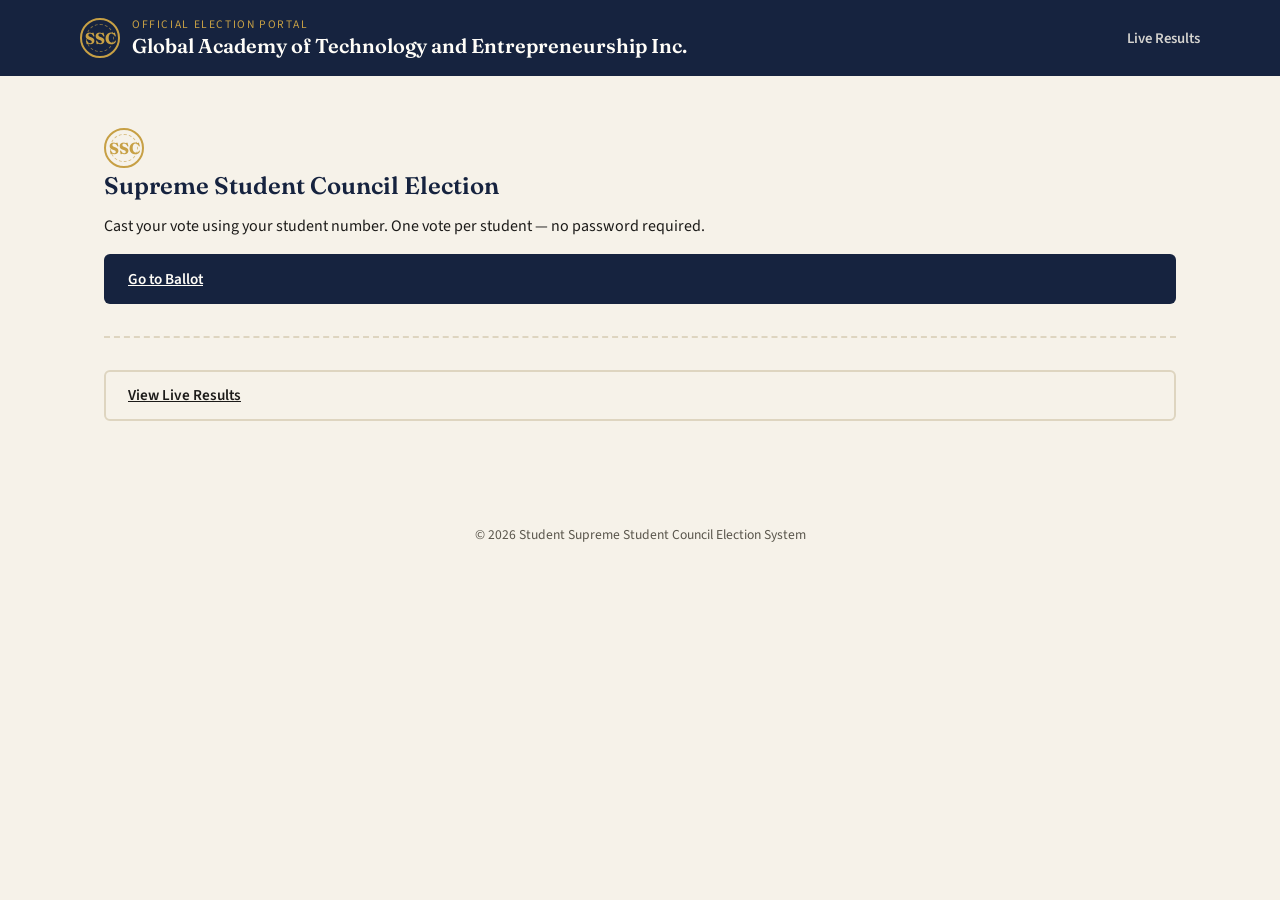
==== index.html @ 5e404f93 "Add files via upload" ====
<!DOCTYPE html>
<html lang="en">
<head>
<meta charset="UTF-8" />
<meta name="viewport" content="width=device-width, initial-scale=1.0" />
<title>Supreme Student Council Election</title>
<meta name="description" content="Official student election portal — cast your vote and view live results." />
<link rel="stylesheet" href="assets/css/style.css" />
</head>
<body>

<header class="site-header">
  <div class="site-header__inner">
    <div class="site-header__brand">
      <div class="seal">SSC</div>
      <div class="site-header__titles">
        <span class="eyebrow">Official Election Portal</span>
        <h1 id="school-name">Loading…</h1>
      </div>
    </div>
    <nav>
      <a href="dashboard.html">Live Results</a>
    </nav>
  </div>
</header>

<main>
  <section class="lookup-card" style="margin-top:20px;">
    <div class="seal">SSC</div>
    <h2 id="election-title">Supreme Student Council Election</h2>
    <p>Cast your vote using your student number. One vote per student — no password required.</p>
    <a class="btn btn--primary btn--block" href="vote.html">Go to Ballot</a>
    <hr class="stub-divider" />
    <a class="btn btn--ghost btn--block" href="dashboard.html">View Live Results</a>
  </section>
</main>

<footer class="site-footer">
  <p>&copy; <span id="year"></span> Student Supreme Student Council Election System</p>
</footer>

<script src="assets/js/config.js"></script>
<script>
  document.getElementById("school-name").textContent = ELECTION_CONFIG.schoolName;
  document.getElementById("election-title").textContent = ELECTION_CONFIG.electionTitle;
  document.getElementById("year").textContent = new Date().getFullYear();
</script>
</body>
</html>
---- assets/css/style.css ----
/* =========================================================================
   style.css — shared foundation for every page
   Design language: "Civic Ballot" — a formal election-day paper-and-seal
   aesthetic: cream ballot paper, deep civic navy, a gold wax-seal accent
   used sparingly for confirmations and leaders, and a perforated ballot-
   stub rule as the recurring structural motif.
   ========================================================================= */

@import url("https://fonts.googleapis.com/css2?family=Fraunces:opsz,wght@9..144,500;9..144,600;9..144,700&family=Source+Sans+3:wght@400;500;600;700&family=JetBrains+Mono:wght@500;600&display=swap");

:root {
  /* Color */
  --color-navy: #16233f;
  --color-navy-light: #24345c;
  --color-cream: #f6f2e9;
  --color-paper: #fffdf8;
  --color-ink: #1c1b19;
  --color-ink-muted: #5a564c;
  --color-gold: #c7a045;
  --color-gold-dark: #9c7c2f;
  --color-green: #2f6f52;
  --color-green-bg: #e8f2ec;
  --color-red: #b23a2e;
  --color-red-bg: #fbebe8;
  --color-line: #ded5c0;

  /* Type */
  --font-display: "Fraunces", Georgia, serif;
  --font-body: "Source Sans 3", -apple-system, Segoe UI, Roboto, sans-serif;
  --font-mono: "JetBrains Mono", ui-monospace, monospace;

  /* Layout */
  --radius-sm: 6px;
  --radius-md: 10px;
  --radius-lg: 18px;
  --shadow-card: 0 1px 2px rgba(22, 35, 63, 0.06), 0 8px 24px rgba(22, 35, 63, 0.08);
  --max-width: 1120px;
}

* {
  box-sizing: border-box;
}

html {
  scroll-behavior: smooth;
}

body {
  margin: 0;
  background: var(--color-cream);
  color: var(--color-ink);
  font-family: var(--font-body);
  font-size: 16px;
  line-height: 1.5;
  -webkit-font-smoothing: antialiased;
}

h1, h2, h3, h4 {
  font-family: var(--font-display);
  font-weight: 600;
  color: var(--color-navy);
  margin: 0 0 0.4em;
}

p {
  margin: 0 0 1em;
}

a {
  color: var(--color-navy);
}

img {
  max-width: 100%;
  display: block;
}

.is-hidden {
  display: none !important;
}

/* Accessible focus ring everywhere */
:focus-visible {
  outline: 3px solid var(--color-gold);
  outline-offset: 2px;
}

@media (prefers-reduced-motion: reduce) {
  *, *::before, *::after {
    animation-duration: 0.001ms !important;
    transition-duration: 0.001ms !important;
    scroll-behavior: auto !important;
  }
}

/* -------------------------------------------------------------------------
   Layout shell
   ------------------------------------------------------------------------- */

.site-header {
  background: var(--color-navy);
  color: var(--color-cream);
  padding: 18px 24px;
}

.site-header__inner {
  max-width: var(--max-width);
  margin: 0 auto;
  display: flex;
  align-items: center;
  justify-content: space-between;
  gap: 16px;
}

.site-header__brand {
  display: flex;
  align-items: center;
  gap: 12px;
}

.seal {
  width: 40px;
  height: 40px;
  border-radius: 50%;
  border: 2px solid var(--color-gold);
  display: grid;
  place-items: center;
  font-family: var(--font-display);
  font-weight: 700;
  color: var(--color-gold);
  flex-shrink: 0;
  position: relative;
}

.seal::before {
  content: "";
  position: absolute;
  inset: 4px;
  border: 1px dashed rgba(199, 160, 69, 0.6);
  border-radius: 50%;
}

.site-header__titles {
  line-height: 1.2;
}

.site-header__titles .eyebrow {
  display: block;
  font-size: 0.72rem;
  letter-spacing: 0.14em;
  text-transform: uppercase;
  color: var(--color-gold);
  margin-bottom: 2px;
}

.site-header__titles h1 {
  color: var(--color-paper);
  font-size: 1.25rem;
  margin: 0;
}

.site-header nav a {
  color: var(--color-cream);
  text-decoration: none;
  font-weight: 600;
  font-size: 0.92rem;
  opacity: 0.85;
}

.site-header nav a:hover {
  opacity: 1;
}

main {
  max-width: var(--max-width);
  margin: 0 auto;
  padding: 32px 24px 80px;
}

/* Perforated "ballot stub" divider — the page's recurring structural motif */
.stub-divider {
  border: none;
  border-top: 2px dashed var(--color-line);
  margin: 32px 0;
}

/* -------------------------------------------------------------------------
   Buttons
   ------------------------------------------------------------------------- */

.btn {
  font-family: var(--font-body);
  font-weight: 600;
  font-size: 0.95rem;
  padding: 12px 22px;
  border-radius: var(--radius-sm);
  border: 2px solid transparent;
  cursor: pointer;
  transition: transform 0.15s ease, box-shadow 0.15s ease, background 0.15s ease;
}

.btn:active {
  transform: translateY(1px);
}

.btn--primary {
  background: var(--color-navy);
  color: var(--color-paper);
}

.btn--primary:hover {
  background: var(--color-navy-light);
  box-shadow: 0 4px 14px rgba(22, 35, 63, 0.25);
}

.btn--primary:disabled {
  background: #a9b0c0;
  cursor: not-allowed;
  box-shadow: none;
}

.btn--ghost {
  background: transparent;
  border-color: var(--color-line);
  color: var(--color-ink);
}

.btn--ghost:hover {
  border-color: var(--color-navy);
}

.btn--block {
  width: 100%;
  display: block;
}

/* -------------------------------------------------------------------------
   Forms
   ------------------------------------------------------------------------- */

.field label {
  display: block;
  font-weight: 600;
  margin-bottom: 6px;
  font-size: 0.92rem;
}

.field input[type="text"],
.field input[type="search"] {
  width: 100%;
  font-family: var(--font-mono);
  font-size: 1.05rem;
  letter-spacing: 0.03em;
  padding: 14px 16px;
  border: 2px solid var(--color-line);
  border-radius: var(--radius-sm);
  background: var(--color-paper);
  color: var(--color-ink);
}

.field input:focus {
  border-color: var(--color-navy);
}

.field__hint {
  font-size: 0.85rem;
  color: var(--color-ink-muted);
  margin-top: 6px;
}

/* -------------------------------------------------------------------------
   Toast dialogs
   ------------------------------------------------------------------------- */

.toast {
  position: fixed;
  left: 50%;
  bottom: 24px;
  transform: translate(-50%, 20px);
  background: var(--color-navy);
  color: var(--color-paper);
  padding: 14px 20px;
  border-radius: var(--radius-sm);
  display: flex;
  align-items: center;
  gap: 10px;
  box-shadow: var(--shadow-card);
  opacity: 0;
  transition: opacity 0.25s ease, transform 0.25s ease;
  z-index: 1000;
  max-width: 92vw;
}

.toast--visible {
  opacity: 1;
  transform: translate(-50%, 0);
}

.toast__icon {
  width: 22px;
  height: 22px;
  border-radius: 50%;
  display: grid;
  place-items: center;
  font-weight: 700;
  flex-shrink: 0;
  font-size: 0.85rem;
}

.toast--success .toast__icon { background: var(--color-green); }
.toast--error .toast__icon { background: var(--color-red); }
.toast--info .toast__icon { background: var(--color-gold); color: var(--color-navy); }

/* -------------------------------------------------------------------------
   Confirmation modal
   ------------------------------------------------------------------------- */

.modal-overlay {
  position: fixed;
  inset: 0;
  background: rgba(22, 35, 63, 0.5);
  display: grid;
  place-items: center;
  padding: 20px;
  opacity: 0;
  transition: opacity 0.2s ease;
  z-index: 1100;
}

.modal-overlay--visible {
  opacity: 1;
}

.modal {
  background: var(--color-paper);
  border-radius: var(--radius-md);
  padding: 28px;
  max-width: 420px;
  width: 100%;
  box-shadow: var(--shadow-card);
}

.modal__actions {
  display: flex;
  gap: 12px;
  margin-top: 20px;
  justify-content: flex-end;
}

/* -------------------------------------------------------------------------
   Page loader
   ------------------------------------------------------------------------- */

.page-loader {
  position: fixed;
  inset: 0;
  background: rgba(246, 242, 233, 0.92);
  display: none;
  flex-direction: column;
  align-items: center;
  justify-content: center;
  gap: 14px;
  z-index: 1200;
  font-weight: 600;
  color: var(--color-navy);
}

.page-loader--visible {
  display: flex;
}

.page-loader__spinner {
  width: 42px;
  height: 42px;
  border-radius: 50%;
  border: 4px solid var(--color-line);
  border-top-color: var(--color-gold);
  animation: spin 0.8s linear infinite;
}

@keyframes spin {
  to { transform: rotate(360deg); }
}

/* -------------------------------------------------------------------------
   Footer
   ------------------------------------------------------------------------- */

.site-footer {
  text-align: center;
  padding: 24px;
  font-size: 0.85rem;
  color: var(--color-ink-muted);
}
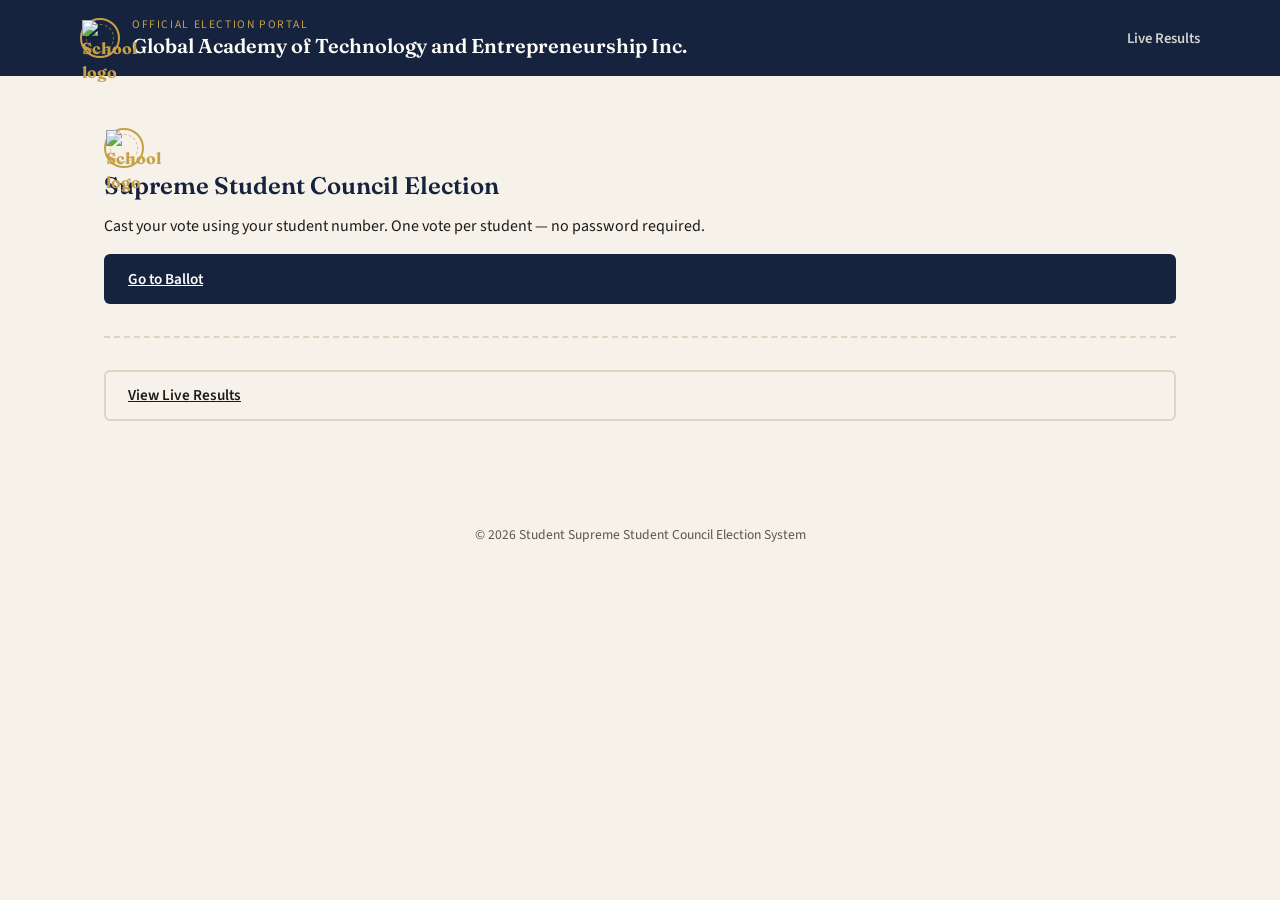
==== commit ce434084: "Replace SSC text with logo image in header" ====
--- a/index.html
+++ b/index.html
@@ -12,7 +12,7 @@
 <header class="site-header">
   <div class="site-header__inner">
     <div class="site-header__brand">
-      <div class="seal">SSC</div>
+      <div class="seal"><img src="assets/images/logo.png" alt="School logo" /></div>
       <div class="site-header__titles">
         <span class="eyebrow">Official Election Portal</span>
         <h1 id="school-name">Loading…</h1>
@@ -26,7 +26,7 @@
 
 <main>
   <section class="lookup-card" style="margin-top:20px;">
-    <div class="seal">SSC</div>
+   <div class="seal"><img src="assets/images/logo.png" alt="School logo" /></div>
     <h2 id="election-title">Supreme Student Council Election</h2>
     <p>Cast your vote using your student number. One vote per student — no password required.</p>
     <a class="btn btn--primary btn--block" href="vote.html">Go to Ballot</a>
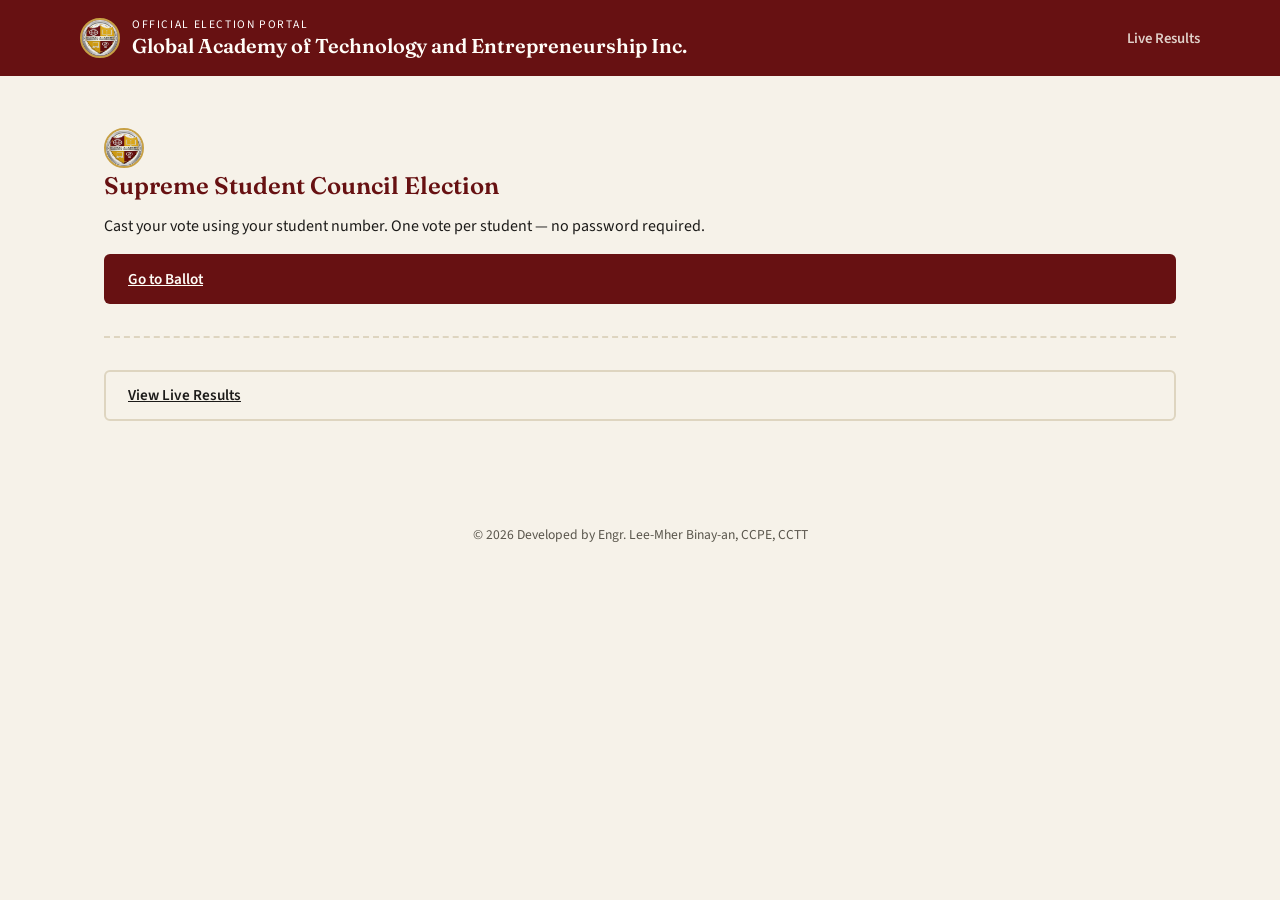
==== commit 1fbe63c9: "Update index.html" ====
--- a/index.html
+++ b/index.html
@@ -36,7 +36,7 @@
 </main>
 
 <footer class="site-footer">
-  <p>&copy; <span id="year"></span> Student Supreme Student Council Election System</p>
+  <p>&copy; <span id="year"></span> Developed by Engr. Lee-Mher Binay-an, CCPE, CCTT</p>
 </footer>
 
 <script src="assets/js/config.js"></script>
--- a/assets/css/style.css
+++ b/assets/css/style.css
@@ -10,7 +10,7 @@
 
 :root {
   /* Color */
-  --color-navy: #16233f;
+  --color-navy: #671112;
   --color-navy-light: #24345c;
   --color-cream: #f6f2e9;
   --color-paper: #fffdf8;
@@ -58,7 +58,7 @@
 h1, h2, h3, h4 {
   font-family: var(--font-display);
   font-weight: 600;
-  color: var(--color-navy);
+  color: #671112;
   margin: 0 0 0.4em;
 }
 
@@ -132,6 +132,13 @@
   position: relative;
 }
 
+.seal img {
+  width: 100%;
+  height: 100%;
+  object-fit: cover;
+  border-radius: 50%;
+}
+
 .seal::before {
   content: "";
   position: absolute;
@@ -149,7 +156,7 @@
   font-size: 0.72rem;
   letter-spacing: 0.14em;
   text-transform: uppercase;
-  color: var(--color-gold);
+  color: #ffffff;
   margin-bottom: 2px;
 }
 
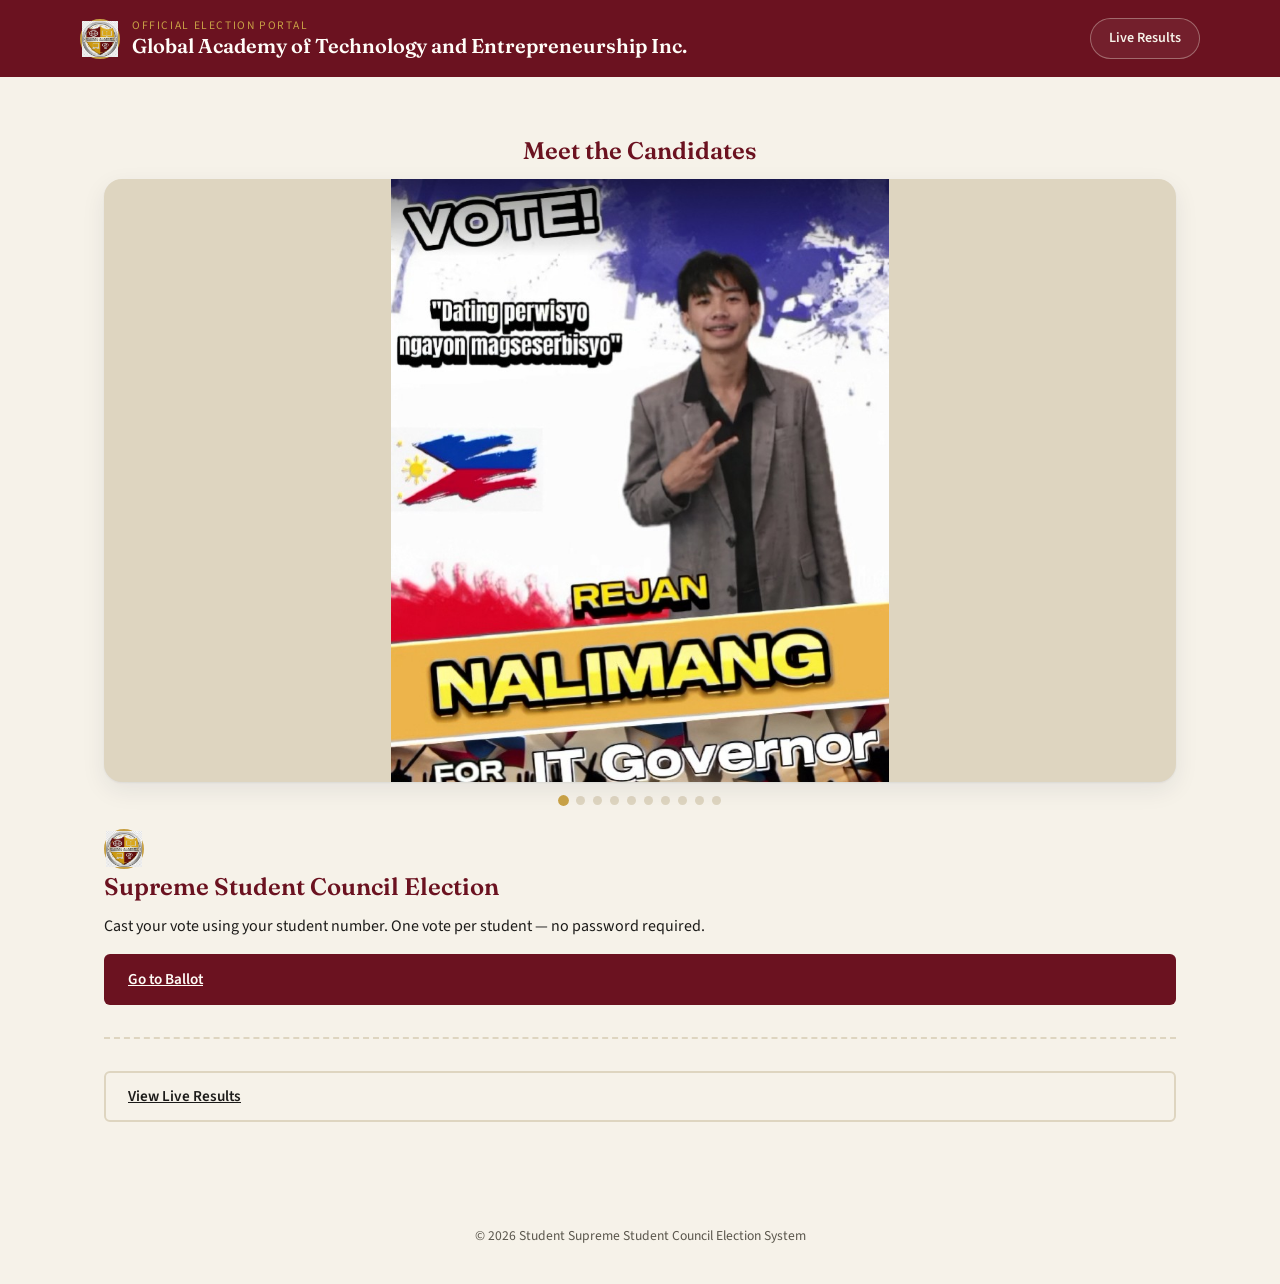
==== commit b8b0bb26: "Add files via upload" ====
--- a/index.html
+++ b/index.html
@@ -6,6 +6,7 @@
 <title>Supreme Student Council Election</title>
 <meta name="description" content="Official student election portal — cast your vote and view live results." />
 <link rel="stylesheet" href="assets/css/style.css" />
+<link rel="stylesheet" href="assets/css/carousel.css" />
 </head>
 <body>
 
@@ -25,8 +26,15 @@
 </header>
 
 <main>
+
+  <section class="carousel">
+  <h2 class="carousel__heading">Meet the Candidates</h2>
+  <div class="carousel__viewport" id="carousel-viewport"></div>
+  <div class="carousel__dots" id="carousel-dots"></div>
+</section>
+
   <section class="lookup-card" style="margin-top:20px;">
-   <div class="seal"><img src="assets/images/logo.png" alt="School logo" /></div>
+    <div class="seal"><img src="assets/images/logo.png" alt="School logo" /></div>
     <h2 id="election-title">Supreme Student Council Election</h2>
     <p>Cast your vote using your student number. One vote per student — no password required.</p>
     <a class="btn btn--primary btn--block" href="vote.html">Go to Ballot</a>
@@ -36,10 +44,11 @@
 </main>
 
 <footer class="site-footer">
-  <p>&copy; <span id="year"></span> Developed by Engr. Lee-Mher Binay-an, CCPE, CCTT</p>
+  <p>&copy; <span id="year"></span> Student Supreme Student Council Election System</p>
 </footer>
 
 <script src="assets/js/config.js"></script>
+<script src="assets/js/carousel.js"></script>
 <script>
   document.getElementById("school-name").textContent = ELECTION_CONFIG.schoolName;
   document.getElementById("election-title").textContent = ELECTION_CONFIG.electionTitle;
--- a/assets/css/style.css
+++ b/assets/css/style.css
@@ -10,8 +10,8 @@
 
 :root {
   /* Color */
-  --color-navy: #671112;
-  --color-navy-light: #24345c;
+  --color-navy: #6b1220;
+  --color-navy-light: #8a1a2c;
   --color-cream: #f6f2e9;
   --color-paper: #fffdf8;
   --color-ink: #1c1b19;
@@ -58,7 +58,7 @@
 h1, h2, h3, h4 {
   font-family: var(--font-display);
   font-weight: 600;
-  color: #671112;
+  color: var(--color-navy);
   margin: 0 0 0.4em;
 }
 
@@ -132,13 +132,6 @@
   position: relative;
 }
 
-.seal img {
-  width: 100%;
-  height: 100%;
-  object-fit: cover;
-  border-radius: 50%;
-}
-
 .seal::before {
   content: "";
   position: absolute;
@@ -156,7 +149,7 @@
   font-size: 0.72rem;
   letter-spacing: 0.14em;
   text-transform: uppercase;
-  color: #ffffff;
+  color: var(--color-gold);
   margin-bottom: 2px;
 }
 
@@ -166,16 +159,30 @@
   margin: 0;
 }
 
+.site-header nav {
+  display: flex;
+  gap: 10px;
+  flex-wrap: wrap;
+}
+
 .site-header nav a {
   color: var(--color-cream);
   text-decoration: none;
   font-weight: 600;
-  font-size: 0.92rem;
-  opacity: 0.85;
+  font-size: 0.88rem;
+  padding: 9px 18px;
+  border-radius: 999px;
+  border: 1.5px solid rgba(246, 242, 233, 0.35);
+  background: rgba(246, 242, 233, 0.06);
+  transition: background 0.15s ease, border-color 0.15s ease, transform 0.15s ease;
+  white-space: nowrap;
 }
 
 .site-header nav a:hover {
-  opacity: 1;
+  background: var(--color-gold);
+  border-color: var(--color-gold);
+  color: var(--color-navy);
+  transform: translateY(-1px);
 }
 
 main {
@@ -399,3 +406,12 @@
   font-size: 0.85rem;
   color: var(--color-ink-muted);
 }
+
+.site-footer__mark {
+  margin-top: 6px;
+  font-size: 0.76rem;
+  font-weight: 700;
+  letter-spacing: 0.16em;
+  text-transform: uppercase;
+  color: var(--color-gold-dark);
+}
--- a/assets/css/carousel.css
+++ b/assets/css/carousel.css
@@ -0,0 +1,72 @@
+/* =========================================================================
+   carousel.css — slow, auto-rotating fade carousel for promotional
+   candidate photos on the home page.
+   ========================================================================= */
+
+.carousel {
+  max-width: 1080px;
+  margin: 24px auto;
+}
+
+.carousel__heading {
+  text-align: center;
+}
+
+.carousel__viewport {
+  position: relative;
+  width: 100%;
+  aspect-ratio: 16 / 9;
+  border-radius: var(--radius-lg);
+  overflow: hidden;
+  box-shadow: var(--shadow-card);
+  background: var(--color-line);
+}
+
+.carousel__slide {
+  position: absolute;
+  inset: 0;
+  opacity: 0;
+  transition: opacity 1.4s ease;
+  pointer-events: none;
+}
+
+.carousel__slide--active {
+  opacity: 1;
+  pointer-events: auto;
+}
+
+.carousel__slide img {
+  width: 100%;
+  height: 100%;
+  object-fit: contain;
+  display: block;
+}
+
+.carousel__dots {
+  display: flex;
+  justify-content: center;
+  gap: 8px;
+  margin-top: 14px;
+}
+
+.carousel__dot {
+  width: 9px;
+  height: 9px;
+  border-radius: 50%;
+  border: none;
+  background: var(--color-line);
+  cursor: pointer;
+  padding: 0;
+  transition: background 0.3s ease, transform 0.3s ease;
+}
+
+.carousel__dot--active {
+  background: var(--color-gold);
+  transform: scale(1.2);
+}
+
+@media (prefers-reduced-motion: reduce) {
+  .carousel__slide {
+    transition: none;
+  }
+}
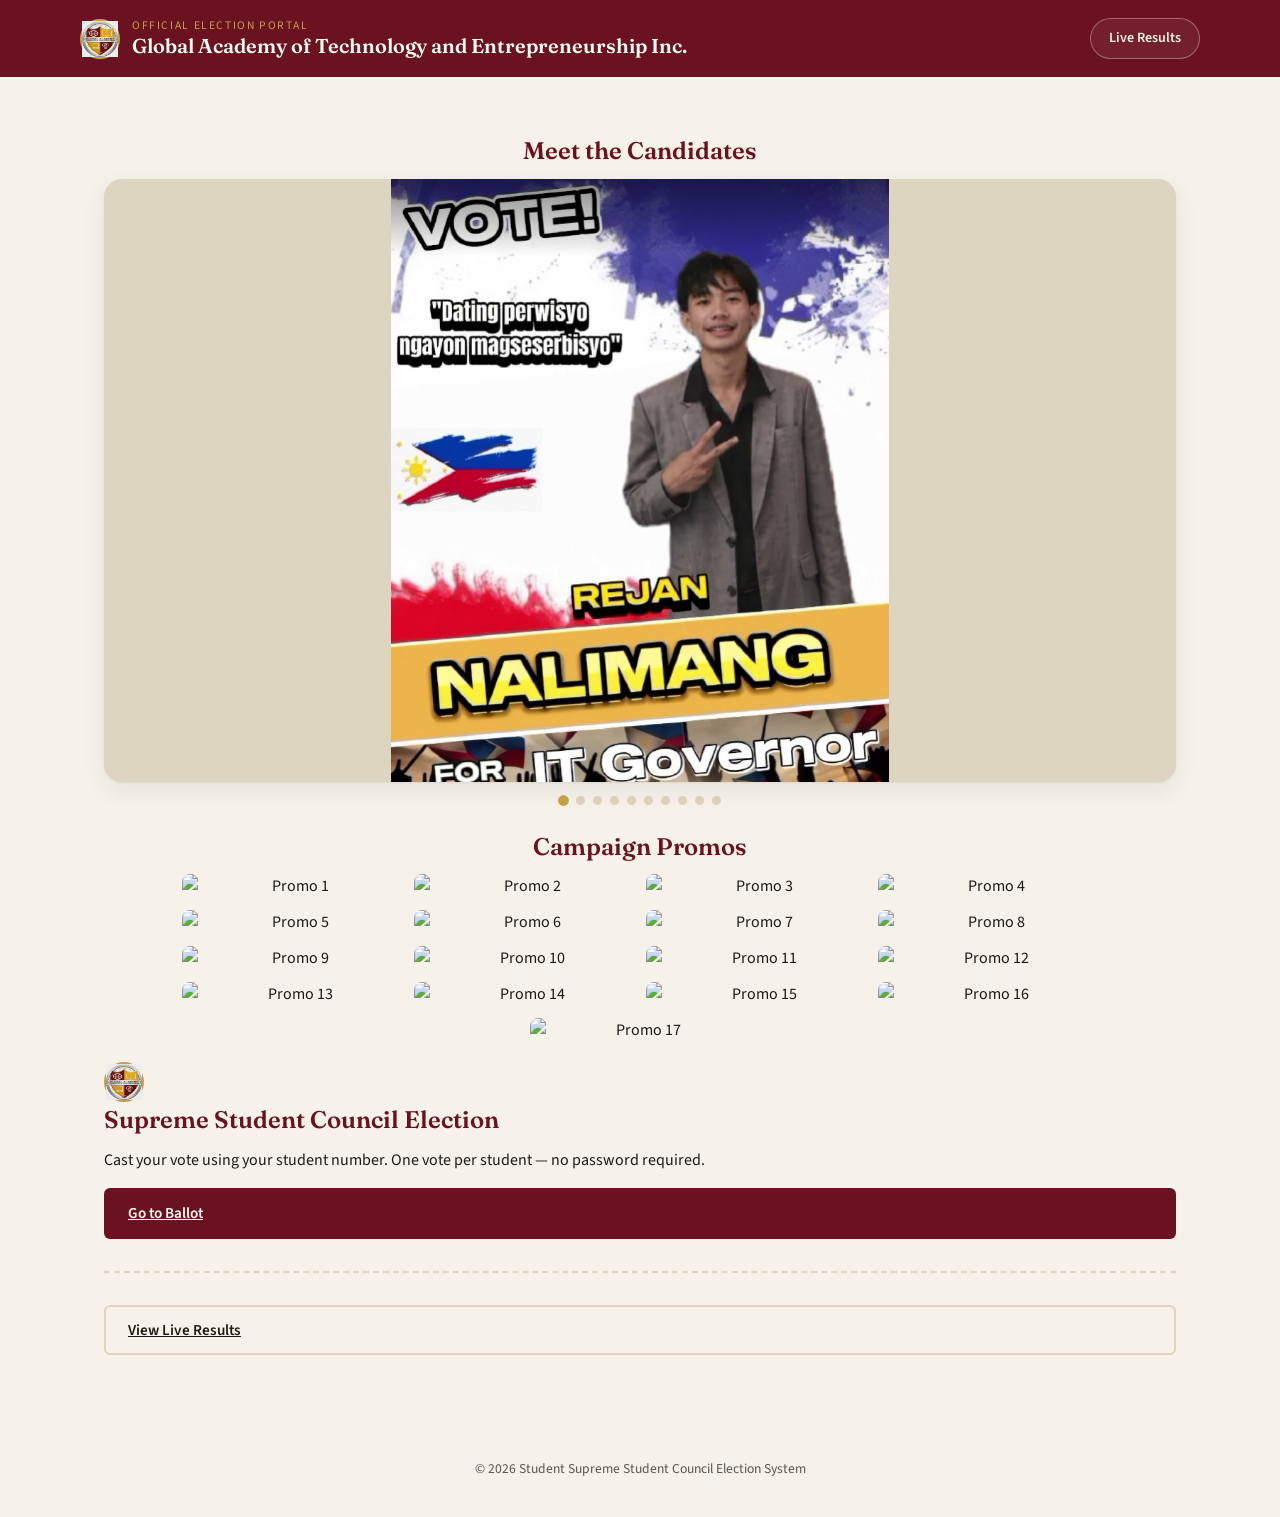
==== commit 81913b56: "Update index.html" ====
--- a/index.html
+++ b/index.html
@@ -33,6 +33,31 @@
   <div class="carousel__dots" id="carousel-dots"></div>
 </section>
 
+  <section class="promo-gallery" style="margin-top:20px; text-align:center;">
+  <h2>Campaign Promos</h2>
+  <div style="display:flex; flex-wrap:wrap; gap:12px; justify-content:center;">
+    <img src="assets/promo1.jpg" alt="Promo 1" style="width:220px; border-radius:8px;">
+    <img src="assets/promo2.jpg" alt="Promo 2" style="width:220px; border-radius:8px;">
+    <img src="assets/promo3.jpg" alt="Promo 3" style="width:220px; border-radius:8px;">
+     <img src="assets/promo4.jpg" alt="Promo 4" style="width:220px; border-radius:8px;">
+     <img src="assets/promo5.jpg" alt="Promo 5" style="width:220px; border-radius:8px;">
+     <img src="assets/promo6.jpg" alt="Promo 6" style="width:220px; border-radius:8px;">
+     <img src="assets/promo7.jpg" alt="Promo 7" style="width:220px; border-radius:8px;">
+     <img src="assets/promo8.jpg" alt="Promo 8" style="width:220px; border-radius:8px;">
+     <img src="assets/promo9.jpg" alt="Promo 9" style="width:220px; border-radius:8px;">
+     <img src="assets/promo10.jpg" alt="Promo 10" style="width:220px; border-radius:8px;">
+     <img src="assets/promo11.jpg" alt="Promo 11" style="width:220px; border-radius:8px;">
+     <img src="assets/promo12.jpg" alt="Promo 12" style="width:220px; border-radius:8px;">
+     <img src="assets/promo13.jpg" alt="Promo 13" style="width:220px; border-radius:8px;">
+     <img src="assets/promo14.jpg" alt="Promo 14" style="width:220px; border-radius:8px;">
+     <img src="assets/promo15.jpg" alt="Promo 15" style="width:220px; border-radius:8px;">
+     <img src="assets/promo16.jpg" alt="Promo 16" style="width:220px; border-radius:8px;">
+     <img src="assets/promo17.jpg" alt="Promo 17" style="width:220px; border-radius:8px;">
+  </div>
+</section>
+
+  
+
   <section class="lookup-card" style="margin-top:20px;">
     <div class="seal"><img src="assets/images/logo.png" alt="School logo" /></div>
     <h2 id="election-title">Supreme Student Council Election</h2>
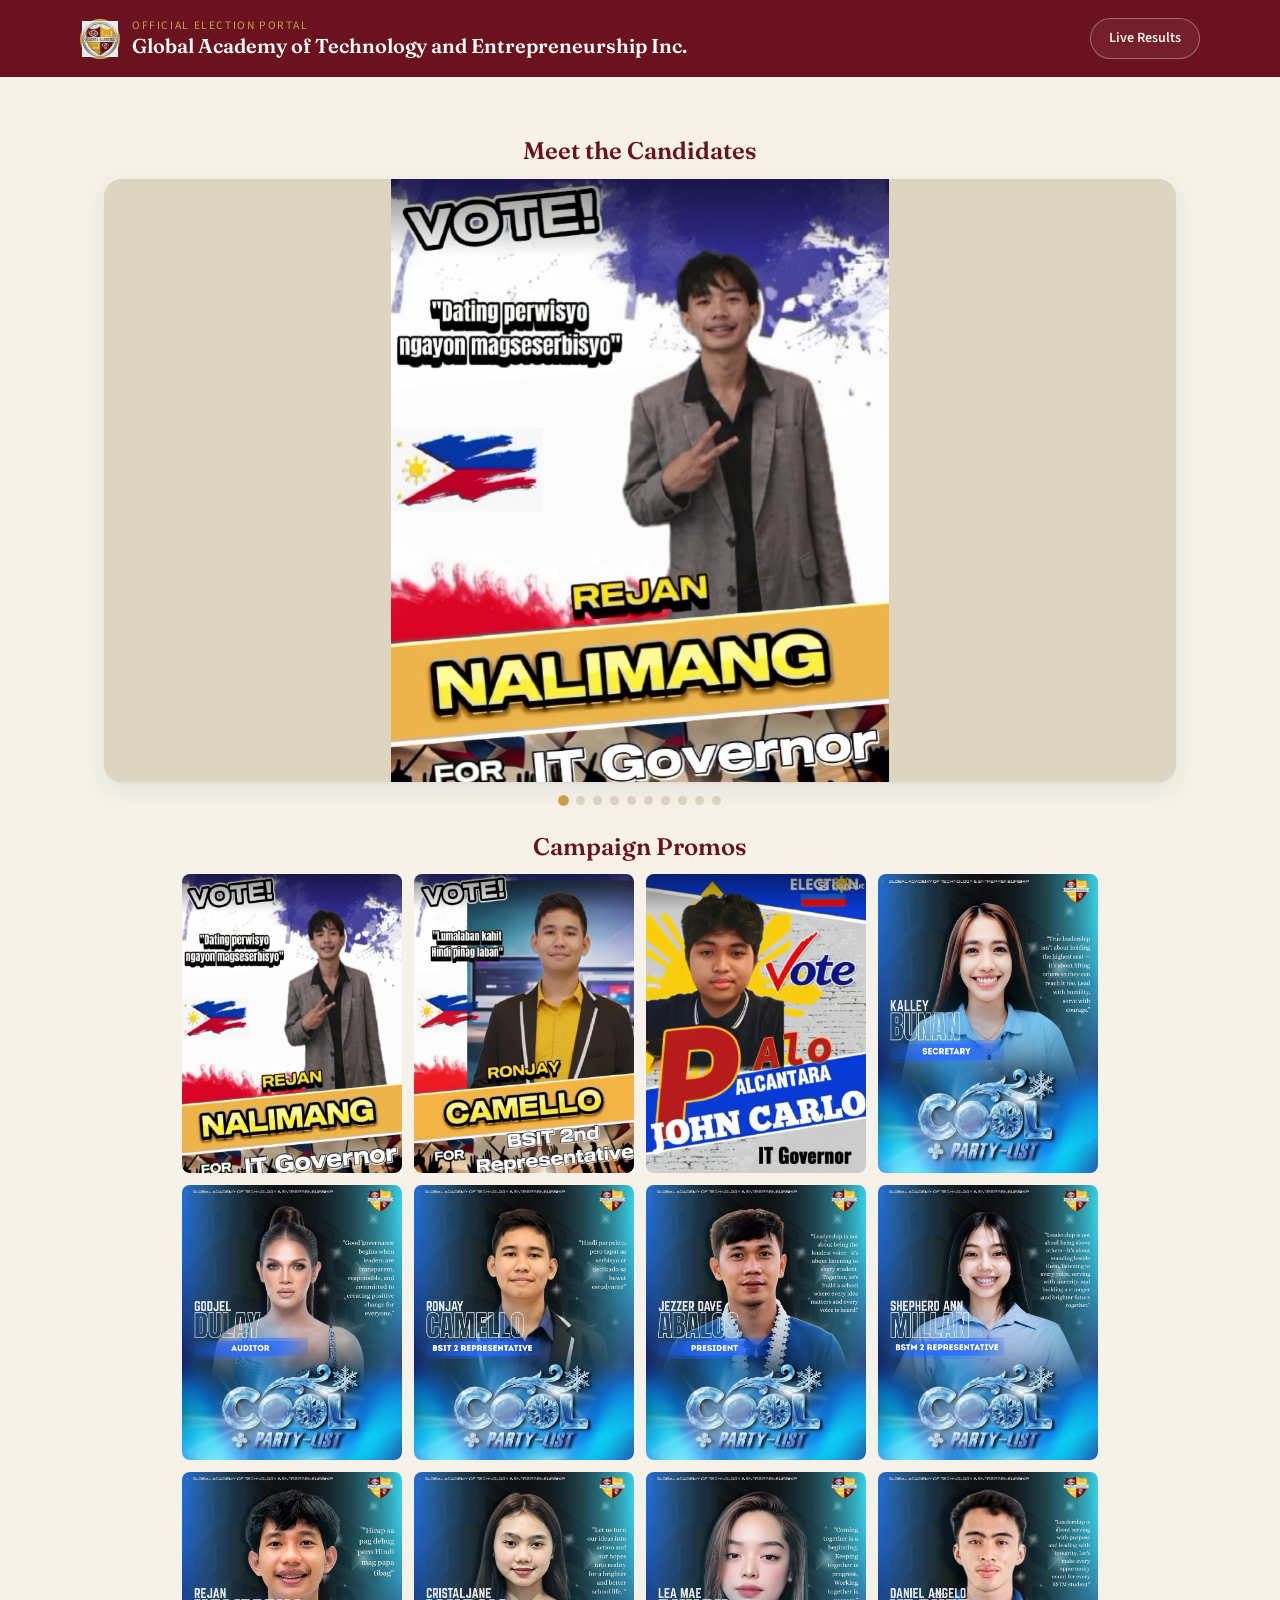
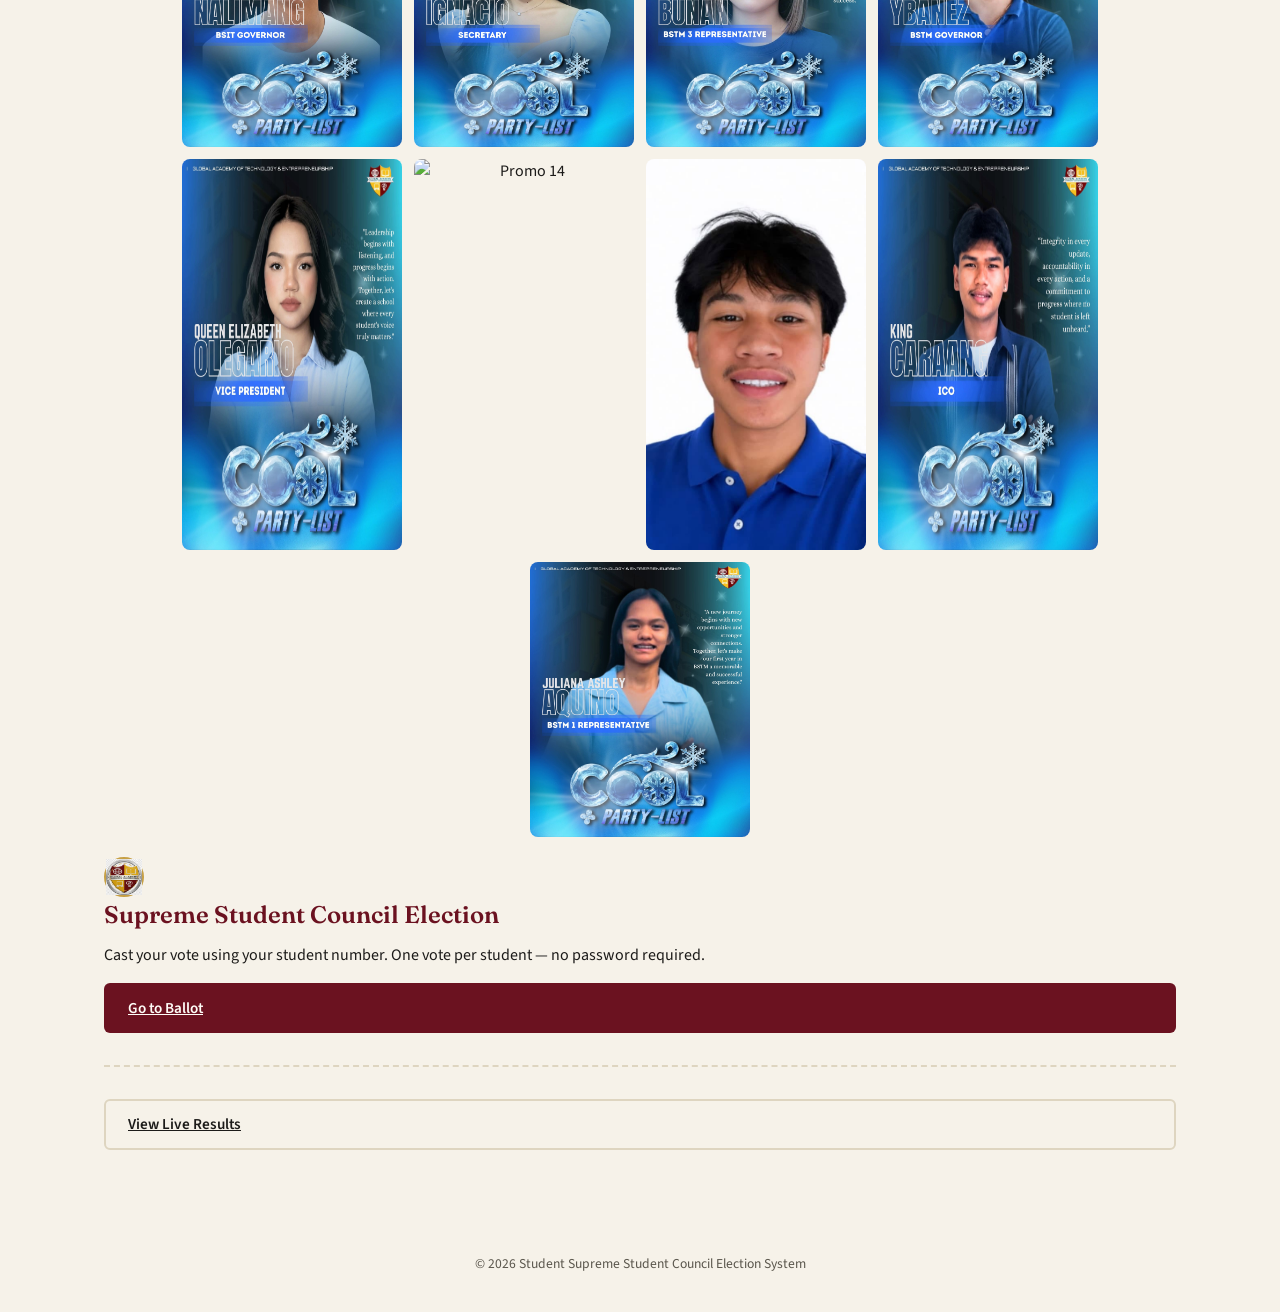
==== commit 1f2dc266: "Update index.html" ====
--- a/index.html
+++ b/index.html
@@ -33,26 +33,26 @@
   <div class="carousel__dots" id="carousel-dots"></div>
 </section>
 
-  <section class="promo-gallery" style="margin-top:20px; text-align:center;">
+<section class="promo-gallery" style="margin-top:20px; text-align:center;">
   <h2>Campaign Promos</h2>
   <div style="display:flex; flex-wrap:wrap; gap:12px; justify-content:center;">
-    <img src="assets/promo1.jpg" alt="Promo 1" style="width:220px; border-radius:8px;">
-    <img src="assets/promo2.jpg" alt="Promo 2" style="width:220px; border-radius:8px;">
-    <img src="assets/promo3.jpg" alt="Promo 3" style="width:220px; border-radius:8px;">
-     <img src="assets/promo4.jpg" alt="Promo 4" style="width:220px; border-radius:8px;">
-     <img src="assets/promo5.jpg" alt="Promo 5" style="width:220px; border-radius:8px;">
-     <img src="assets/promo6.jpg" alt="Promo 6" style="width:220px; border-radius:8px;">
-     <img src="assets/promo7.jpg" alt="Promo 7" style="width:220px; border-radius:8px;">
-     <img src="assets/promo8.jpg" alt="Promo 8" style="width:220px; border-radius:8px;">
-     <img src="assets/promo9.jpg" alt="Promo 9" style="width:220px; border-radius:8px;">
-     <img src="assets/promo10.jpg" alt="Promo 10" style="width:220px; border-radius:8px;">
-     <img src="assets/promo11.jpg" alt="Promo 11" style="width:220px; border-radius:8px;">
-     <img src="assets/promo12.jpg" alt="Promo 12" style="width:220px; border-radius:8px;">
-     <img src="assets/promo13.jpg" alt="Promo 13" style="width:220px; border-radius:8px;">
-     <img src="assets/promo14.jpg" alt="Promo 14" style="width:220px; border-radius:8px;">
-     <img src="assets/promo15.jpg" alt="Promo 15" style="width:220px; border-radius:8px;">
-     <img src="assets/promo16.jpg" alt="Promo 16" style="width:220px; border-radius:8px;">
-     <img src="assets/promo17.jpg" alt="Promo 17" style="width:220px; border-radius:8px;">
+    <img src="assets/images/promo1.jpg" alt="Promo 1" style="width:220px; border-radius:8px;">
+    <img src="assets/images/promo2.jpg" alt="Promo 2" style="width:220px; border-radius:8px;">
+    <img src="assets/images/promo3.jpg" alt="Promo 3" style="width:220px; border-radius:8px;">
+    <img src="assets/images/promo4.jpg" alt="Promo 4" style="width:220px; border-radius:8px;">
+    <img src="assets/images/promo5.jpg" alt="Promo 5" style="width:220px; border-radius:8px;">
+    <img src="assets/images/promo6.jpg" alt="Promo 6" style="width:220px; border-radius:8px;">
+    <img src="assets/images/promo7.jpg" alt="Promo 7" style="width:220px; border-radius:8px;">
+    <img src="assets/images/promo8.jpg" alt="Promo 8" style="width:220px; border-radius:8px;">
+    <img src="assets/images/promo9.jpg" alt="Promo 9" style="width:220px; border-radius:8px;">
+    <img src="assets/images/promo10.jpg" alt="Promo 10" style="width:220px; border-radius:8px;">
+    <img src="assets/images/promo11.jpg" alt="Promo 11" style="width:220px; border-radius:8px;">
+    <img src="assets/images/promo12.jpg" alt="Promo 12" style="width:220px; border-radius:8px;">
+    <img src="assets/images/promo13.jpg" alt="Promo 13" style="width:220px; border-radius:8px;">
+    <img src="assets/images/promo14.jpg" alt="Promo 14" style="width:220px; border-radius:8px;">
+    <img src="assets/images/promo15.jpg" alt="Promo 15" style="width:220px; border-radius:8px;">
+    <img src="assets/images/promo16.jpg" alt="Promo 16" style="width:220px; border-radius:8px;">
+    <img src="assets/images/promo17.jpg" alt="Promo 17" style="width:220px; border-radius:8px;">
   </div>
 </section>
 
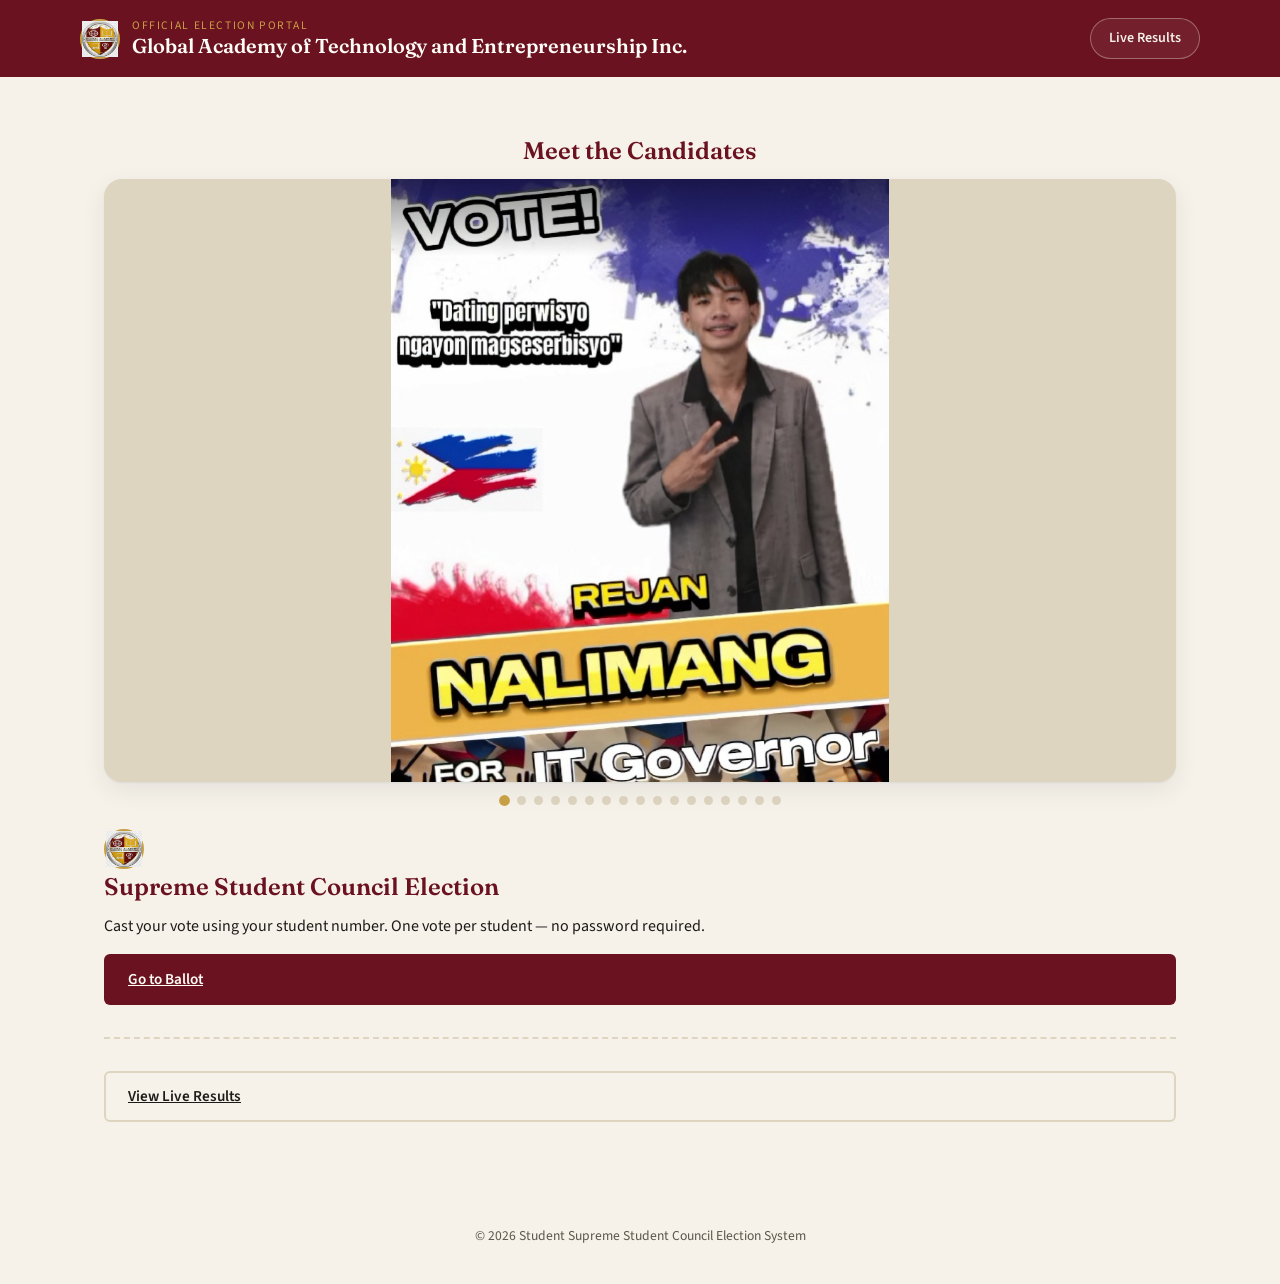
==== commit af6c71a7: "Remove promo gallery section from index.html Removed the promo gallery section containing multiple p" ====
--- a/index.html
+++ b/index.html
@@ -33,29 +33,6 @@
   <div class="carousel__dots" id="carousel-dots"></div>
 </section>
 
-<section class="promo-gallery" style="margin-top:20px; text-align:center;">
-  <h2>Campaign Promos</h2>
-  <div style="display:flex; flex-wrap:wrap; gap:12px; justify-content:center;">
-    <img src="assets/images/promo1.jpg" alt="Promo 1" style="width:220px; border-radius:8px;">
-    <img src="assets/images/promo2.jpg" alt="Promo 2" style="width:220px; border-radius:8px;">
-    <img src="assets/images/promo3.jpg" alt="Promo 3" style="width:220px; border-radius:8px;">
-    <img src="assets/images/promo4.jpg" alt="Promo 4" style="width:220px; border-radius:8px;">
-    <img src="assets/images/promo5.jpg" alt="Promo 5" style="width:220px; border-radius:8px;">
-    <img src="assets/images/promo6.jpg" alt="Promo 6" style="width:220px; border-radius:8px;">
-    <img src="assets/images/promo7.jpg" alt="Promo 7" style="width:220px; border-radius:8px;">
-    <img src="assets/images/promo8.jpg" alt="Promo 8" style="width:220px; border-radius:8px;">
-    <img src="assets/images/promo9.jpg" alt="Promo 9" style="width:220px; border-radius:8px;">
-    <img src="assets/images/promo10.jpg" alt="Promo 10" style="width:220px; border-radius:8px;">
-    <img src="assets/images/promo11.jpg" alt="Promo 11" style="width:220px; border-radius:8px;">
-    <img src="assets/images/promo12.jpg" alt="Promo 12" style="width:220px; border-radius:8px;">
-    <img src="assets/images/promo13.jpg" alt="Promo 13" style="width:220px; border-radius:8px;">
-    <img src="assets/images/promo14.jpg" alt="Promo 14" style="width:220px; border-radius:8px;">
-    <img src="assets/images/promo15.jpg" alt="Promo 15" style="width:220px; border-radius:8px;">
-    <img src="assets/images/promo16.jpg" alt="Promo 16" style="width:220px; border-radius:8px;">
-    <img src="assets/images/promo17.jpg" alt="Promo 17" style="width:220px; border-radius:8px;">
-  </div>
-</section>
-
   
 
   <section class="lookup-card" style="margin-top:20px;">
